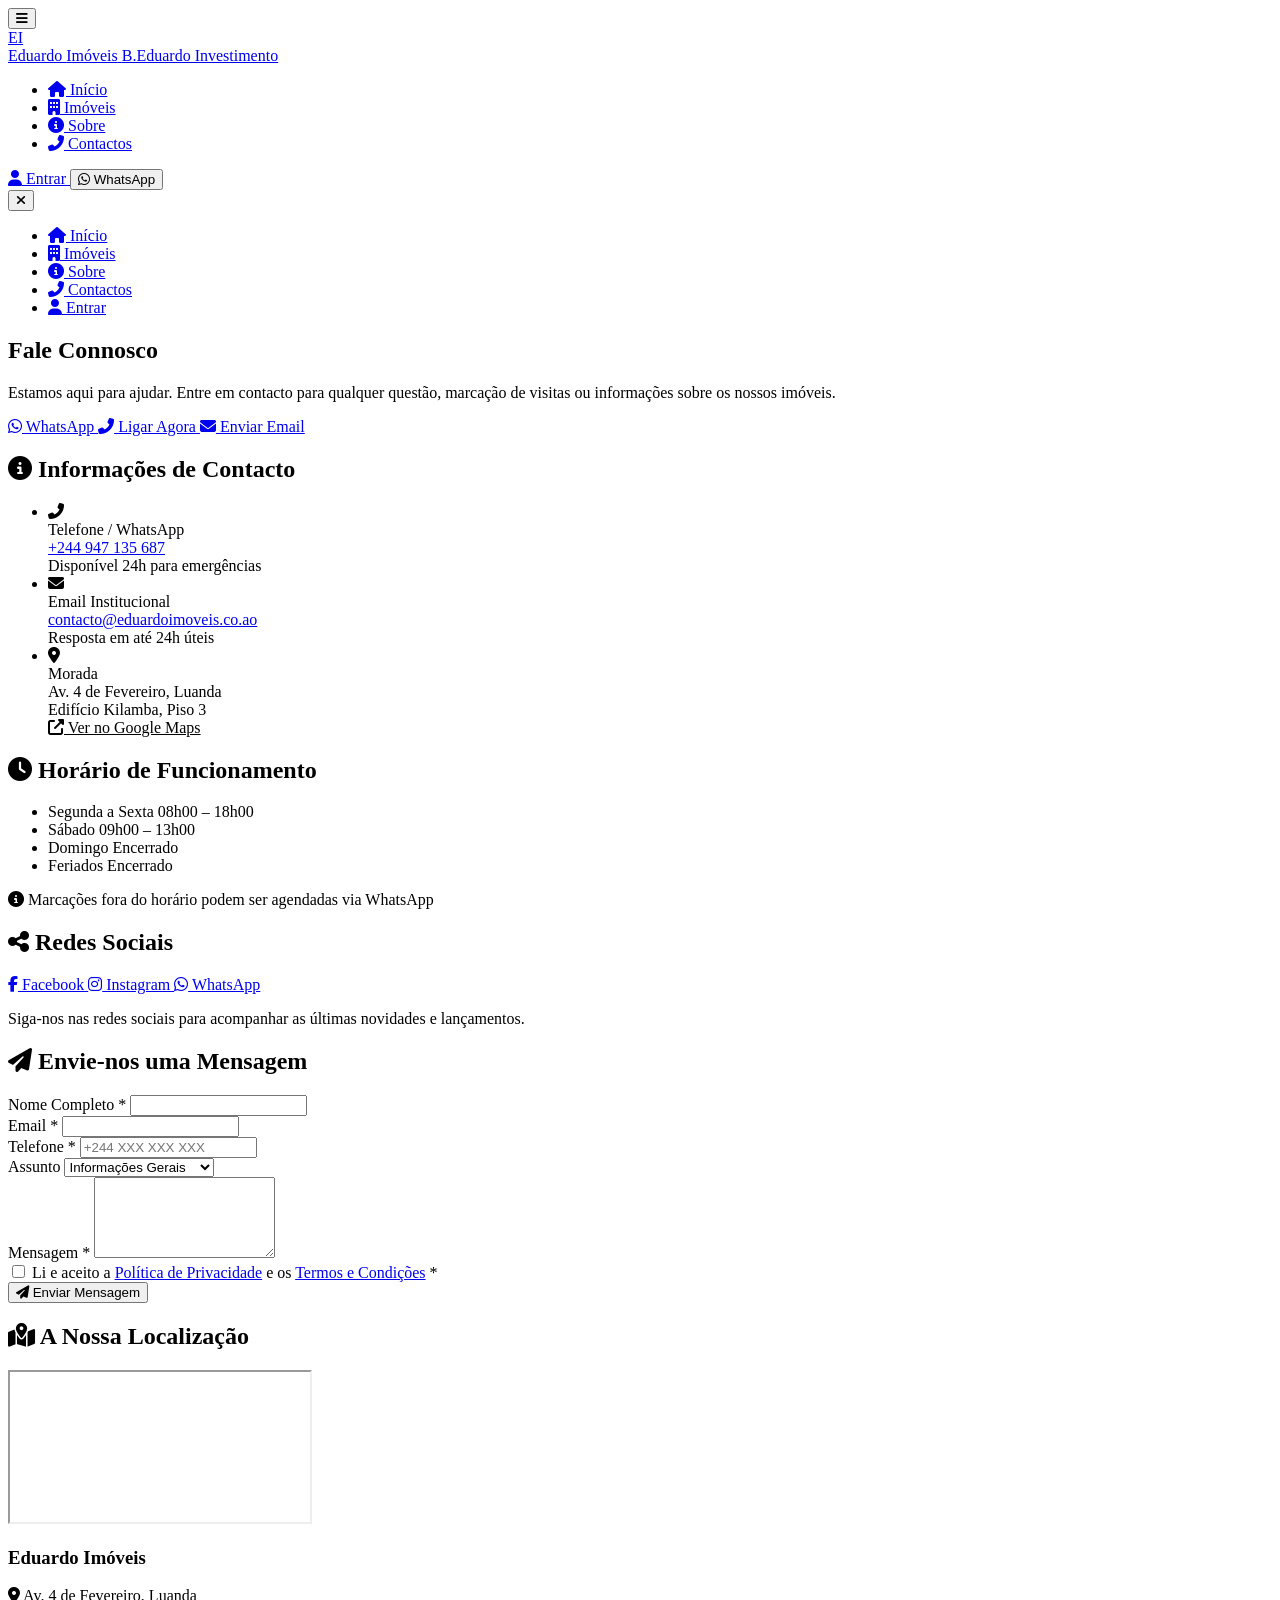
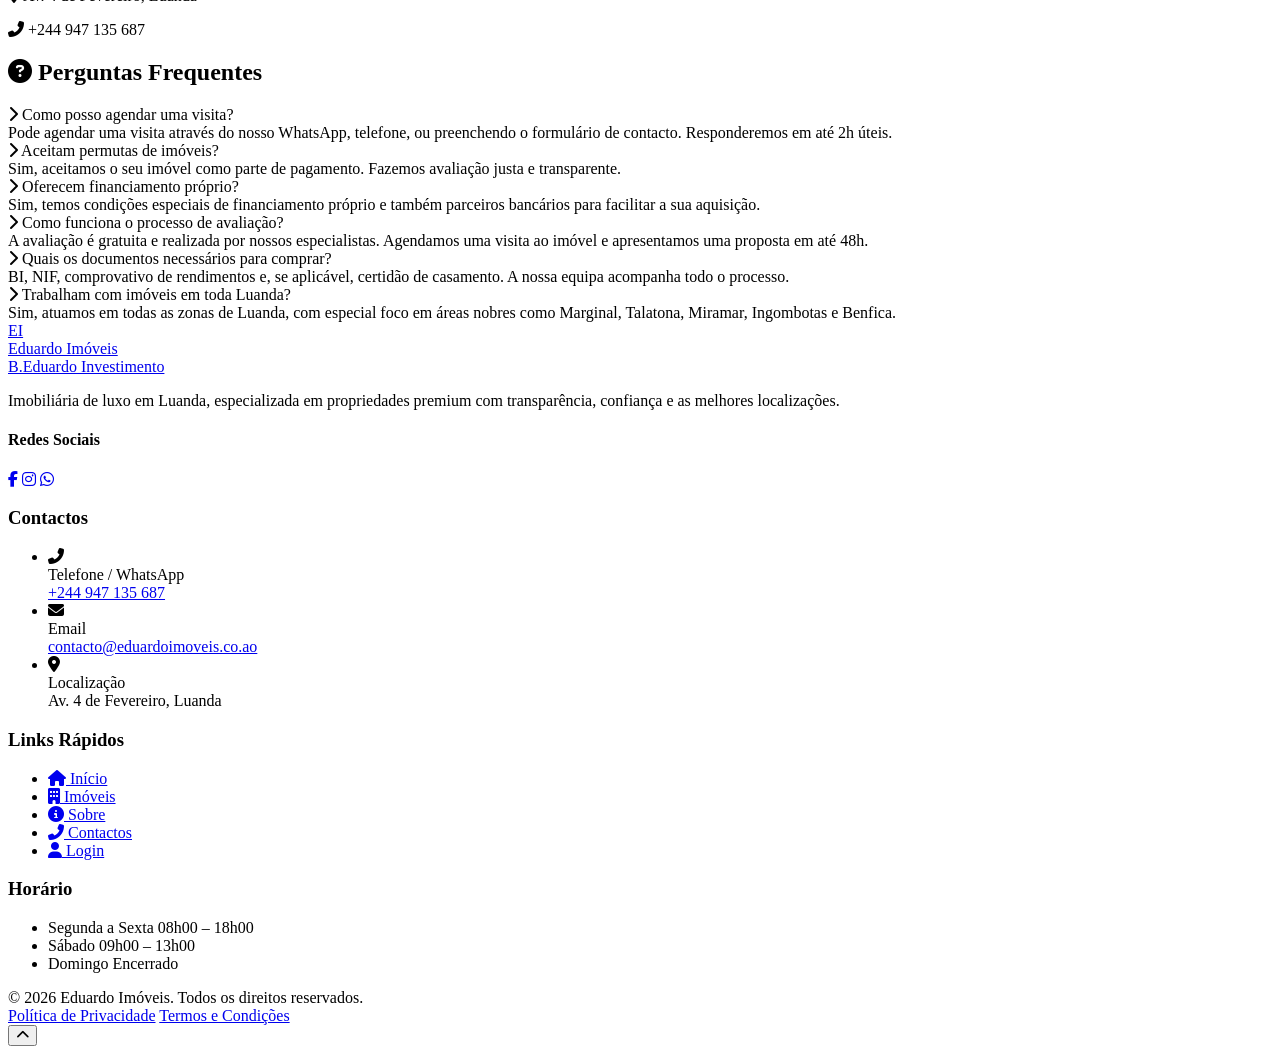
==== contactos.html @ 093683af "primeiro commit" ====
<!DOCTYPE html>
<html lang="pt">

<head>
    <meta charset="UTF-8">
    <meta name="viewport" content="width=device-width, initial-scale=1.0">
    <title>Contactos | Eduardo Imóveis</title>

    <!-- Fonts -->
    <link rel="preconnect" href="https://fonts.googleapis.com">
    <link rel="preconnect" href="https://fonts.gstatic.com" crossorigin>
    <link href="https://fonts.googleapis.com/css2?family=Poppins:wght@300;400;500;600;700;800&display=swap"
        rel="stylesheet">

    <!-- Font Awesome -->
    <link rel="stylesheet" href="https://cdnjs.cloudflare.com/ajax/libs/font-awesome/6.4.0/css/all.min.css">

    <!-- CSS -->
    <link rel="stylesheet" href="css/global.css">
    <link rel="stylesheet" href="css/header.css">
    <link rel="stylesheet" href="css/footer.css">
    <link rel="stylesheet" href="css/pages/contactos.css">
</head>

<body>
    <!-- ===== HEADER ===== -->
    <header class="page-header">
        <div class="header-left">
            <button class="menu-toggle" id="menuToggle">
                <i class="fas fa-bars"></i>
            </button>

            <a href="index.html" class="logo">
                <div class="logo-icon">EI</div>
                <div class="logo-text">
                    <span class="logo-main">Eduardo <span class="highlight">Imóveis</span></span>
                    <span class="logo-sub">B.Eduardo Investimento</span>
                </div>
            </a>
        </div>

        <nav class="nav-desktop">
            <ul class="nav-menu">
                <li class="nav-item"><a href="index.html" class="nav-link"><i class="fas fa-home"></i> Início</a></li>
                <li class="nav-item"><a href="imoveis.html" class="nav-link"><i class="fas fa-building"></i> Imóveis</a></li>
                <li class="nav-item"><a href="sobre.html" class="nav-link"><i class="fas fa-info-circle"></i> Sobre</a></li>
                <li class="nav-item selected"><a href="contactos.html" class="nav-link"><i class="fas fa-phone-alt"></i> Contactos</a></li>
            </ul>
        </nav>

        <div class="header-actions">
            <a href="login.html" class="header-btn login-btn">
                <i class="fas fa-user"></i> Entrar
            </a>
            <button class="header-cta" id="headerCta">
                <i class="fab fa-whatsapp"></i> WhatsApp
            </button>
        </div>

        <div class="menu-overlay" id="menuOverlay">
            <div class="menu-panel">
                <button class="menu-close" id="menuClose"><i class="fas fa-times"></i></button>
                <ul class="menu-links">
                    <li><a href="index.html"><i class="fas fa-home"></i> Início</a></li>
                    <li><a href="imoveis.html"><i class="fas fa-building"></i> Imóveis</a></li>
                    <li><a href="sobre.html"><i class="fas fa-info-circle"></i> Sobre</a></li>
                    <li class="selected"><a href="contactos.html"><i class="fas fa-phone-alt"></i> Contactos</a></li>
                    <li><a href="login.html"><i class="fas fa-user"></i> Entrar</a></li>
                </ul>
            </div>
        </div>
    </header>

    <!-- ===== HERO DA PÁGINA CONTACTOS ===== -->
    <section class="contact-hero">
        <h1>Fale <span class="highlight">Connosco</span></h1>
        <p>Estamos aqui para ajudar. Entre em contacto para qualquer questão, marcação de visitas ou informações sobre os nossos imóveis.</p>
    </section>

    <main class="contact-page">
        <div class="container">

            <!-- Botões de Ação Rápida -->
            <div class="quick-actions">
                <a href="https://wa.me/244947135687" target="_blank" class="quick-btn whatsapp">
                    <i class="fab fa-whatsapp"></i> WhatsApp
                </a>
                <a href="tel:+244947135687" class="quick-btn phone">
                    <i class="fas fa-phone-alt"></i> Ligar Agora
                </a>
                <a href="mailto:contacto@eduardoimoveis.co.ao" class="quick-btn email">
                    <i class="fas fa-envelope"></i> Enviar Email
                </a>
            </div>

            <!-- Grid Principal -->
            <div class="contact-grid">
                <!-- Informações de Contacto -->
                <div class="info-card">
                    <h2><i class="fas fa-info-circle"></i> Informações de Contacto</h2>

                    <ul class="contact-list">
                        <li class="contact-item">
                            <div class="contact-icon">
                                <i class="fas fa-phone-alt"></i>
                            </div>
                            <div class="contact-details">
                                <div class="contact-label">Telefone / WhatsApp</div>
                                <a href="tel:+244947135687" class="contact-value">+244 947 135 687</a>
                                <div class="contact-note">Disponível 24h para emergências</div>
                            </div>
                        </li>

                        <li class="contact-item">
                            <div class="contact-icon">
                                <i class="fas fa-envelope"></i>
                            </div>
                            <div class="contact-details">
                                <div class="contact-label">Email Institucional</div>
                                <a href="mailto:contacto@eduardoimoveis.co.ao" class="contact-value">
                                    contacto@eduardoimoveis.co.ao
                                </a>
                                <div class="contact-note">Resposta em até 24h úteis</div>
                            </div>
                        </li>

                        <li class="contact-item">
                            <div class="contact-icon">
                                <i class="fas fa-map-marker-alt"></i>
                            </div>
                            <div class="contact-details">
                                <div class="contact-label">Morada</div>
                                <div class="contact-value">Av. 4 de Fevereiro, Luanda</div>
                                <div class="contact-value">Edifício Kilamba, Piso 3</div>
                                <a href="https://maps.google.com/?q=Av.+4+de+Fevereiro+Luanda+Angola" target="_blank"
                                    class="contact-note" style="color: var(--verde-primario);">
                                    <i class="fas fa-external-link-alt"></i> Ver no Google Maps
                                </a>
                            </div>
                        </li>
                    </ul>
                </div>

                <!-- Horário de Funcionamento -->
                <div class="info-card">
                    <h2><i class="fas fa-clock"></i> Horário de Funcionamento</h2>

                    <ul class="hours-list">
                        <li class="hours-item">
                            <span class="hours-day">Segunda a Sexta</span>
                            <span class="hours-time">08h00 – 18h00</span>
                        </li>
                        <li class="hours-item">
                            <span class="hours-day">Sábado</span>
                            <span class="hours-time">09h00 – 13h00</span>
                        </li>
                        <li class="hours-item">
                            <span class="hours-day">Domingo</span>
                            <span class="hours-time hours-closed">Encerrado</span>
                        </li>
                        <li class="hours-item">
                            <span class="hours-day">Feriados</span>
                            <span class="hours-time hours-closed">Encerrado</span>
                        </li>
                    </ul>

                    <div class="info-note">
                        <p>
                            <i class="fas fa-info-circle"></i>
                            Marcações fora do horário podem ser agendadas via WhatsApp
                        </p>
                    </div>
                </div>

                <!-- Redes Sociais -->
                <div class="info-card">
                    <h2><i class="fas fa-share-alt"></i> Redes Sociais</h2>

                    <div class="social-grid">
                        <a href="#" class="social-btn facebook">
                            <i class="fab fa-facebook-f"></i> Facebook
                        </a>
                        <a href="#" class="social-btn instagram">
                            <i class="fab fa-instagram"></i> Instagram
                        </a>
                        <a href="https://wa.me/244947135687" class="social-btn whatsapp">
                            <i class="fab fa-whatsapp"></i> WhatsApp
                        </a>
                    </div>

                    <div class="social-follow">
                        <p>Siga-nos nas redes sociais para acompanhar as últimas novidades e lançamentos.</p>
                    </div>
                </div>

                <!-- Formulário de Contacto -->
                <div class="contact-form">
                    <h2><i class="fas fa-paper-plane"></i> Envie-nos uma Mensagem</h2>

                    <div id="formAlert" class="alert" style="display: none;"></div>

                    <form id="contactForm">
                        <div class="form-row">
                            <div class="form-group">
                                <label class="form-label">Nome Completo *</label>
                                <input type="text" class="form-control" id="nome" required>
                            </div>
                            <div class="form-group">
                                <label class="form-label">Email *</label>
                                <input type="email" class="form-control" id="email" required>
                            </div>
                        </div>

                        <div class="form-row">
                            <div class="form-group">
                                <label class="form-label">Telefone *</label>
                                <input type="tel" class="form-control" id="telefone" placeholder="+244 XXX XXX XXX" required>
                            </div>
                            <div class="form-group">
                                <label class="form-label">Assunto</label>
                                <select class="form-control" id="assunto">
                                    <option value="informacao">Informações Gerais</option>
                                    <option value="visita">Agendar Visita</option>
                                    <option value="imovel">Interesse num Imóvel</option>
                                    <option value="avaliacao">Avaliação de Imóvel</option>
                                    <option value="financeiro">Questão Financeira</option>
                                    <option value="outro">Outro</option>
                                </select>
                            </div>
                        </div>

                        <div class="form-group">
                            <label class="form-label">Mensagem *</label>
                            <textarea class="form-control" id="mensagem" rows="5" required></textarea>
                        </div>

                        <div class="form-checkbox">
                            <input type="checkbox" id="privacidade" required>
                            <label for="privacidade">
                                Li e aceito a <a href="#">Política de Privacidade</a> e os
                                <a href="#">Termos e Condições</a> *
                            </label>
                        </div>

                        <button type="submit" class="btn-submit">
                            <i class="fas fa-paper-plane"></i> Enviar Mensagem
                        </button>
                    </form>
                </div>
            </div>

            <!-- Mapa -->
            <section class="map-section">
                <h2><i class="fas fa-map-marked-alt"></i> A Nossa Localização</h2>
                <div class="map-container">
                    <iframe
                        src="https://www.google.com/maps/embed?pb=!1m18!1m12!1m3!1d7883.160082874843!2d13.233615878231834!3d-8.918575836338686!2m3!1f0!2f0!3f0!3m2!1i1024!2i768!4f13.1!3m3!1m2!1s0x1a51f244df5492a5%3A0x36956f17f84067e3!2sAv.%204%20de%20Fevereiro%2C%20Luanda!5e0!3m2!1spt-PT!2sao!4v1770401309047!5m2!1spt-PT!2sao"
                        class="map-iframe" allowfullscreen="" loading="lazy">
                    </iframe>
                    <div class="map-overlay">
                        <h3>Eduardo Imóveis</h3>
                        <p><i class="fas fa-map-marker-alt"></i> Av. 4 de Fevereiro, Luanda</p>
                        <p><i class="fas fa-phone-alt"></i> +244 947 135 687</p>
                    </div>
                </div>
            </section>

            <!-- FAQ -->
            <section class="faq-section">
                <h2><i class="fas fa-question-circle"></i> Perguntas Frequentes</h2>

                <div class="faq-grid">
                    <div class="faq-item">
                        <div class="faq-question">
                            <i class="fas fa-chevron-right"></i>
                            Como posso agendar uma visita?
                        </div>
                        <div class="faq-answer">
                            Pode agendar uma visita através do nosso WhatsApp, telefone, ou preenchendo o formulário de contacto. Responderemos em até 2h úteis.
                        </div>
                    </div>

                    <div class="faq-item">
                        <div class="faq-question">
                            <i class="fas fa-chevron-right"></i>
                            Aceitam permutas de imóveis?
                        </div>
                        <div class="faq-answer">
                            Sim, aceitamos o seu imóvel como parte de pagamento. Fazemos avaliação justa e transparente.
                        </div>
                    </div>

                    <div class="faq-item">
                        <div class="faq-question">
                            <i class="fas fa-chevron-right"></i>
                            Oferecem financiamento próprio?
                        </div>
                        <div class="faq-answer">
                            Sim, temos condições especiais de financiamento próprio e também parceiros bancários para facilitar a sua aquisição.
                        </div>
                    </div>

                    <div class="faq-item">
                        <div class="faq-question">
                            <i class="fas fa-chevron-right"></i>
                            Como funciona o processo de avaliação?
                        </div>
                        <div class="faq-answer">
                            A avaliação é gratuita e realizada por nossos especialistas. Agendamos uma visita ao imóvel e apresentamos uma proposta em até 48h.
                        </div>
                    </div>

                    <div class="faq-item">
                        <div class="faq-question">
                            <i class="fas fa-chevron-right"></i>
                            Quais os documentos necessários para comprar?
                        </div>
                        <div class="faq-answer">
                            BI, NIF, comprovativo de rendimentos e, se aplicável, certidão de casamento. A nossa equipa acompanha todo o processo.
                        </div>
                    </div>

                    <div class="faq-item">
                        <div class="faq-question">
                            <i class="fas fa-chevron-right"></i>
                            Trabalham com imóveis em toda Luanda?
                        </div>
                        <div class="faq-answer">
                            Sim, atuamos em todas as zonas de Luanda, com especial foco em áreas nobres como Marginal, Talatona, Miramar, Ingombotas e Benfica.
                        </div>
                    </div>
                </div>
            </section>
        </div>
    </main>

    <!-- ===== FOOTER ===== -->
    <footer class="main-footer">
        <div class="footer-container">
            <div class="footer-grid">
                <div class="footer-company">
                    <a href="index.html" class="footer-logo">
                        <div class="logo-circle">EI</div>
                        <div class="logo-text">
                            <div class="logo-primary">Eduardo Imóveis</div>
                            <div class="logo-secondary">B.Eduardo Investimento</div>
                        </div>
                    </a>

                    <p class="company-description">
                        Imobiliária de luxo em Luanda, especializada em propriedades premium
                        com transparência, confiança e as melhores localizações.
                    </p>

                    <div class="footer-social">
                        <h4>Redes Sociais</h4>
                        <div class="social-icons">
                            <a href="#" class="social-icon"><i class="fab fa-facebook-f"></i></a>
                            <a href="#" class="social-icon"><i class="fab fa-instagram"></i></a>
                            <a href="#" class="social-icon"><i class="fab fa-whatsapp"></i></a>
                        </div>
                    </div>
                </div>

                <div class="footer-contact">
                    <h3>Contactos</h3>
                    <ul class="contact-list">
                        <li class="contact-item">
                            <div class="contact-icon"><i class="fas fa-phone-alt"></i></div>
                            <div class="contact-details">
                                <div class="contact-label">Telefone / WhatsApp</div>
                                <a href="tel:+244947135687" class="contact-value">+244 947 135 687</a>
                            </div>
                        </li>
                        <li class="contact-item">
                            <div class="contact-icon"><i class="fas fa-envelope"></i></div>
                            <div class="contact-details">
                                <div class="contact-label">Email</div>
                                <a href="mailto:contacto@eduardoimoveis.co.ao" class="contact-value">
                                    contacto@eduardoimoveis.co.ao
                                </a>
                            </div>
                        </li>
                        <li class="contact-item">
                            <div class="contact-icon"><i class="fas fa-map-marker-alt"></i></div>
                            <div class="contact-details">
                                <div class="contact-label">Localização</div>
                                <div class="contact-value">Av. 4 de Fevereiro, Luanda</div>
                            </div>
                        </li>
                    </ul>
                </div>

                <div class="footer-links">
                    <h3>Links Rápidos</h3>
                    <ul class="links-list">
                        <li><a href="index.html" class="footer-link"><i class="fas fa-home"></i> Início</a></li>
                        <li><a href="imoveis.html" class="footer-link"><i class="fas fa-building"></i> Imóveis</a></li>
                        <li><a href="sobre.html" class="footer-link"><i class="fas fa-info-circle"></i> Sobre</a></li>
                        <li><a href="contactos.html" class="footer-link"><i class="fas fa-phone-alt"></i> Contactos</a></li>
                        <li><a href="login.html" class="footer-link"><i class="fas fa-user"></i> Login</a></li>
                    </ul>
                </div>

                <div class="footer-hours">
                    <h3>Horário</h3>
                    <ul class="hours-list">
                        <li class="hour-item">
                            <span class="hour-day">Segunda a Sexta</span>
                            <span class="hour-time">08h00 – 18h00</span>
                        </li>
                        <li class="hour-item">
                            <span class="hour-day">Sábado</span>
                            <span class="hour-time">09h00 – 13h00</span>
                        </li>
                        <li class="hour-item">
                            <span class="hour-day">Domingo</span>
                            <span class="hour-time hour-closed">Encerrado</span>
                        </li>
                    </ul>
                </div>
            </div>

            <div class="footer-bottom">
                <div class="copyright">
                    © 2026 Eduardo Imóveis. Todos os direitos reservados.
                </div>
                <div class="legal-links">
                    <a href="#" class="legal-link">Política de Privacidade</a>
                    <a href="#" class="legal-link">Termos e Condições</a>
                </div>
            </div>
        </div>

        <button class="back-to-top" id="backToTop">
            <i class="fas fa-chevron-up"></i>
        </button>
    </footer>

    <!-- Scripts -->
    <script src="js/pages/contactos.js"></script>
    <script src="js/components/header.js"></script>
    <script src="js/components/footer.js"></script>
</body>

</html>
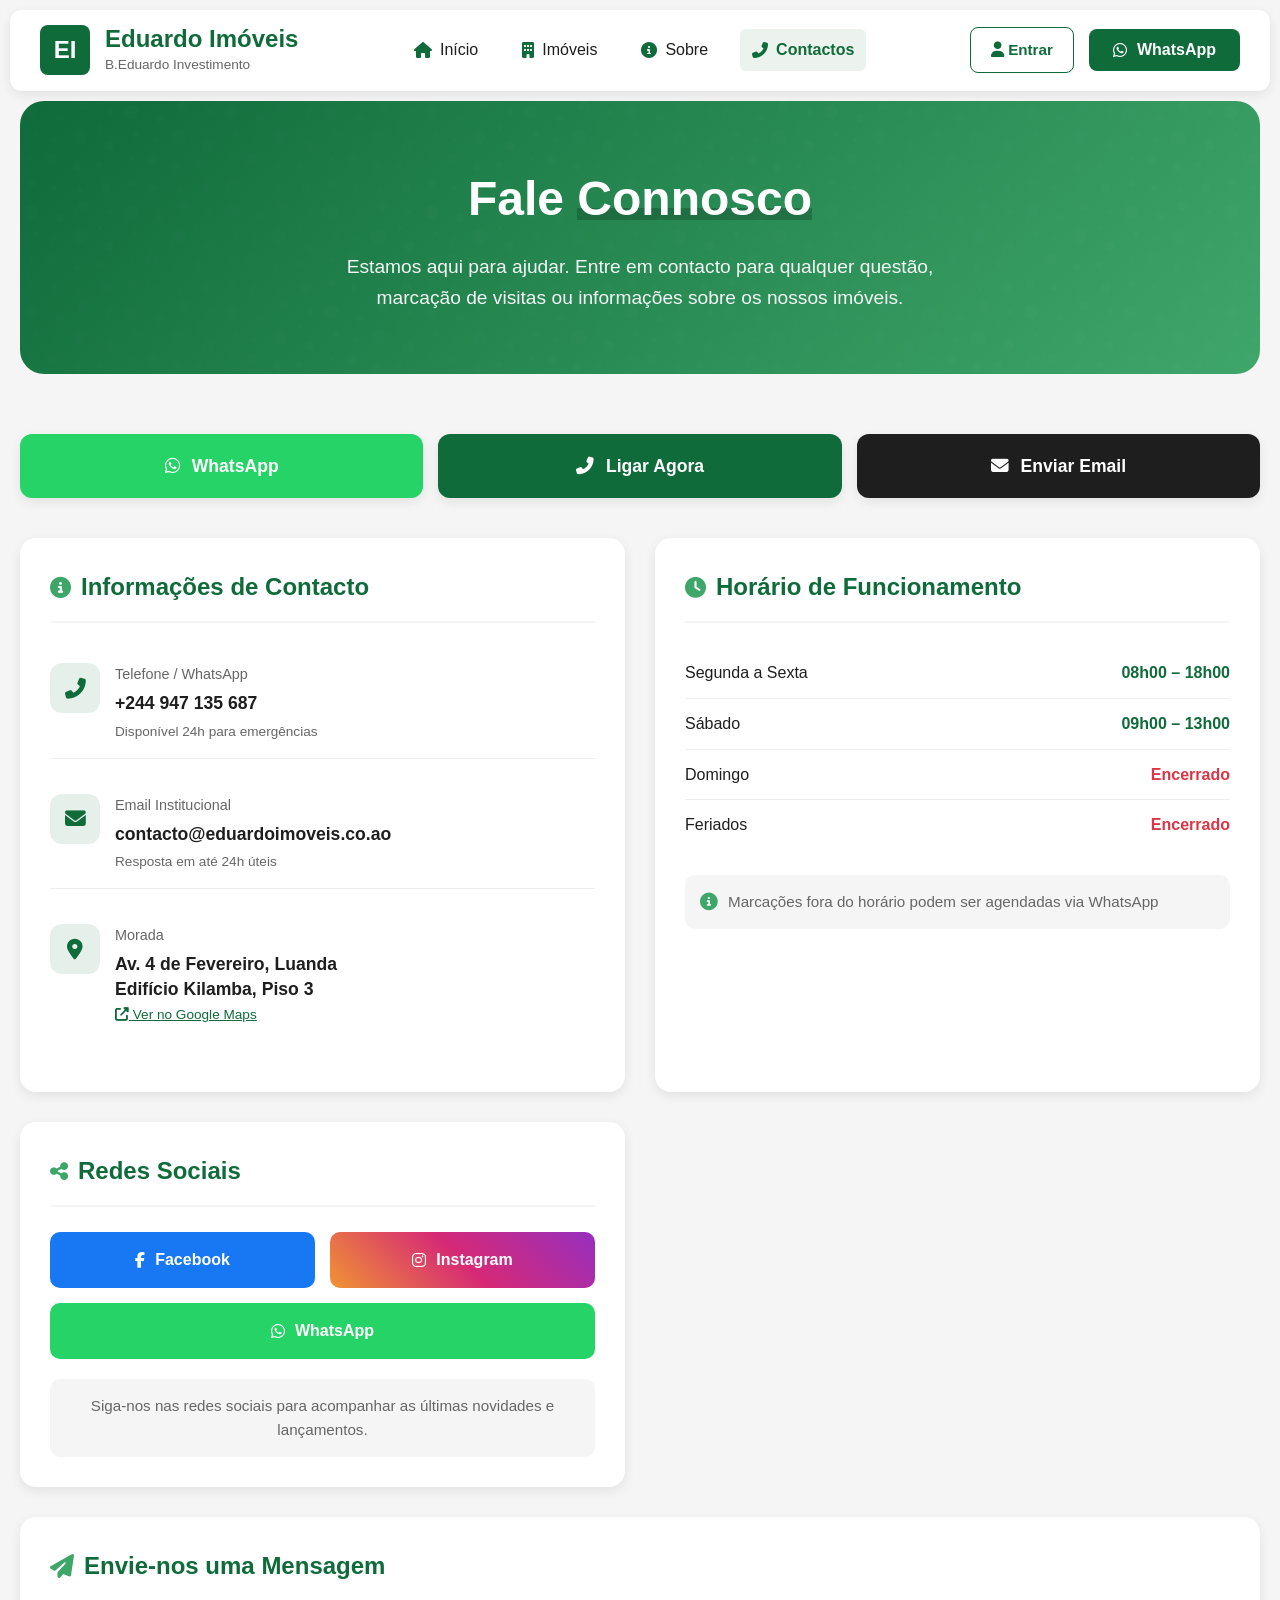
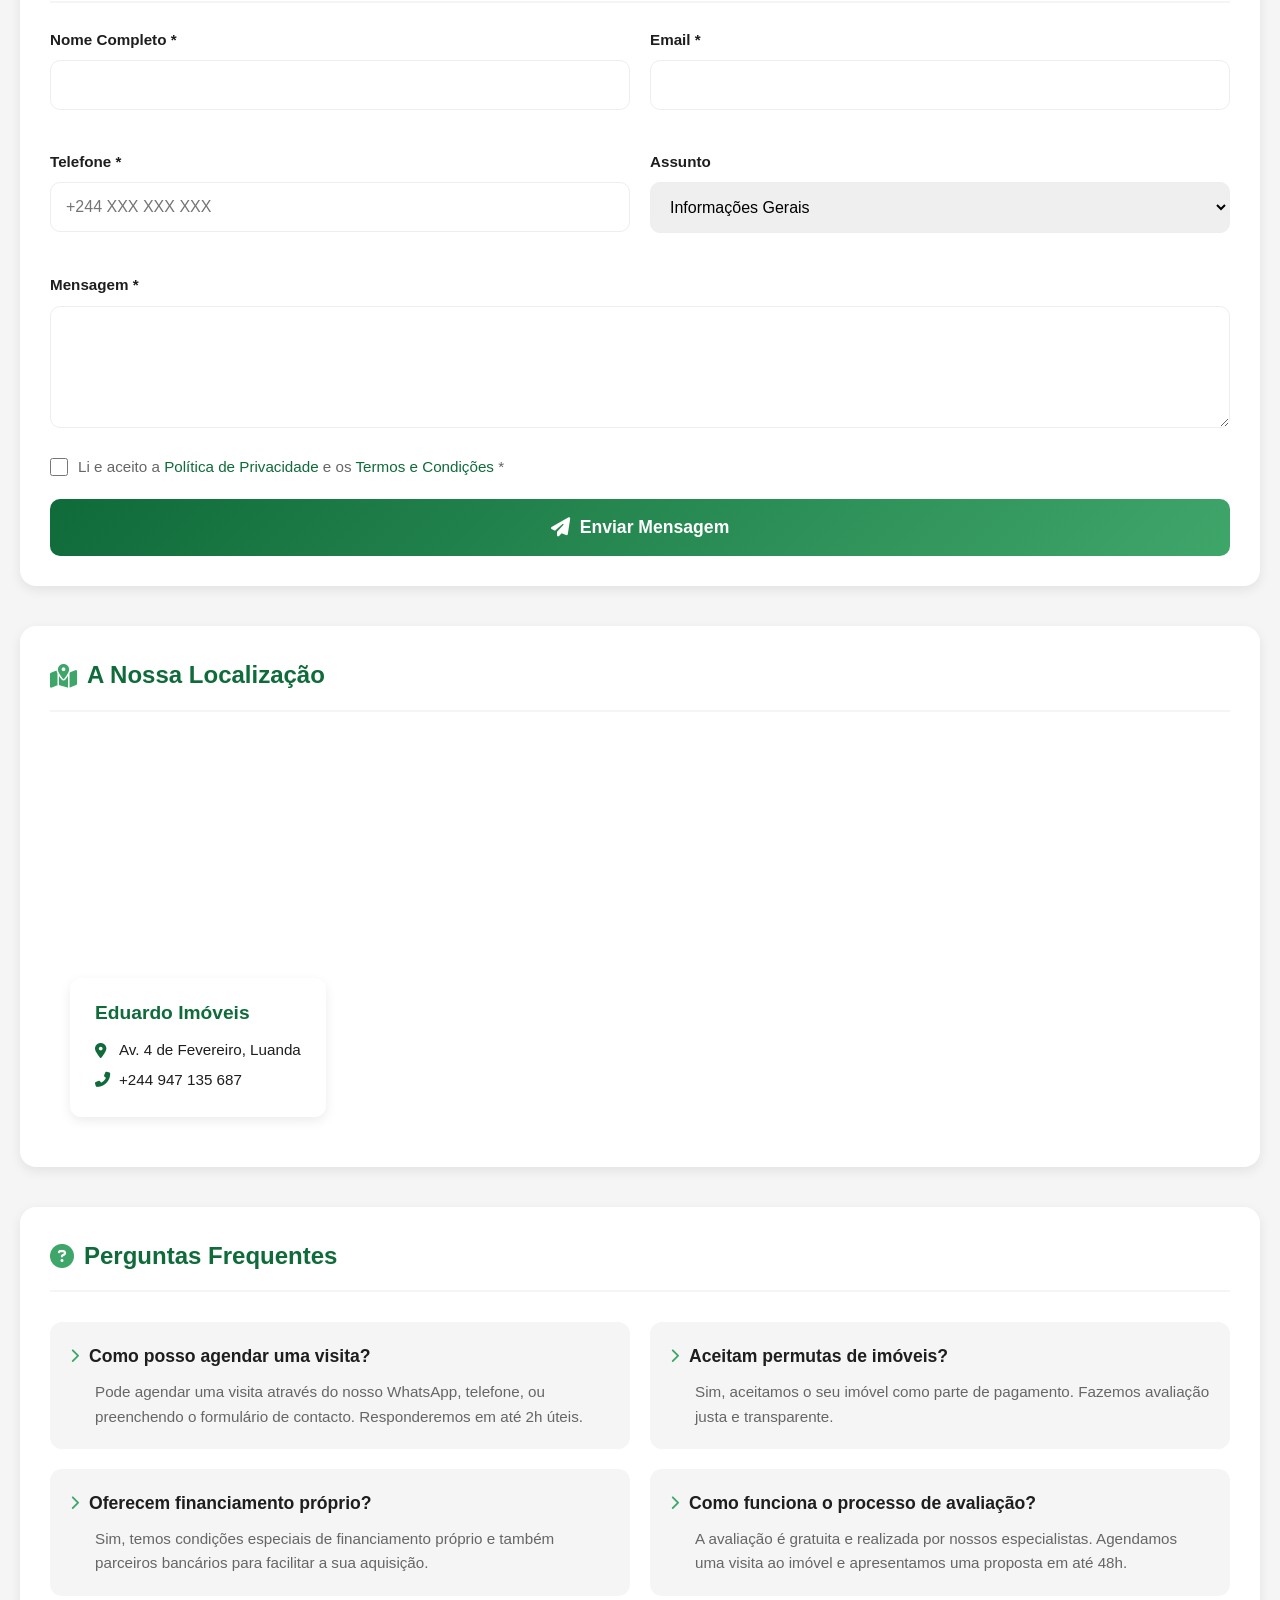
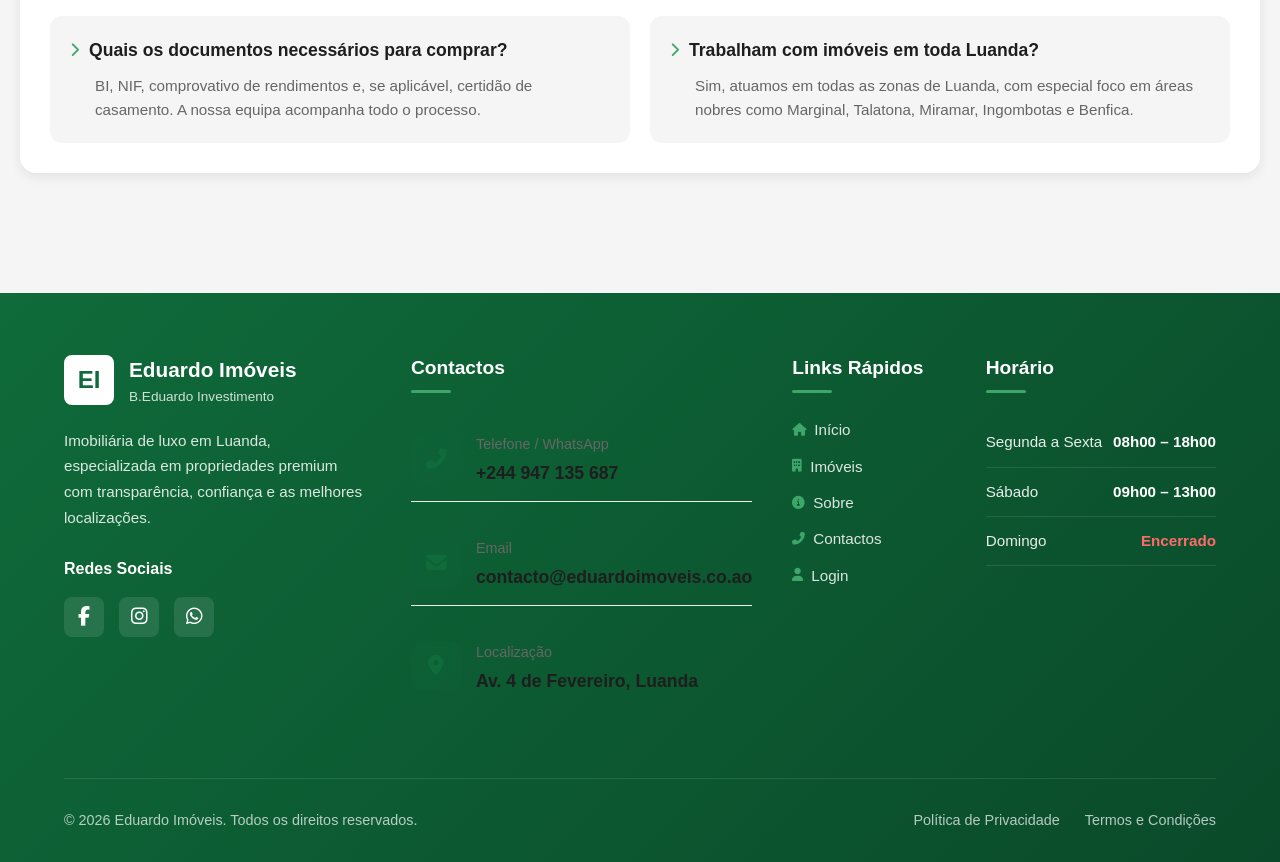
==== commit b3045cf5: "messagem" ====
--- a/contactos.html
+++ b/contactos.html
@@ -355,9 +355,9 @@
                     <div class="footer-social">
                         <h4>Redes Sociais</h4>
                         <div class="social-icons">
-                            <a href="#" class="social-icon"><i class="fab fa-facebook-f"></i></a>
+                            <a href="https://www.facebook.com/profile.php?id=61557791200718" target="_blank" class="social-icon"><i class="fab fa-facebook-f"></i></a>
                             <a href="#" class="social-icon"><i class="fab fa-instagram"></i></a>
-                            <a href="#" class="social-icon"><i class="fab fa-whatsapp"></i></a>
+                            <a href="https://wa.me/244947135687?text=Venho do vosso website e gostaria de Saber mais informações sobre vós." class="social-icon"><i class="fab fa-whatsapp"></i></a>
                         </div>
                     </div>
                 </div>
--- a/css/global.css
+++ b/css/global.css
@@ -0,0 +1,114 @@
+/* ===== RESET E VARIÁVEIS GLOBAIS ===== */
+* {
+    margin: 0;
+    padding: 0;
+    box-sizing: border-box;
+}
+
+:root {
+    --verde-primario: #0F6B3A;
+    --verde-secundario: #3FA66A;
+    --branco: #FFFFFF;
+    --preto: #1E1E1E;
+    --cinza-claro: #F5F5F5;
+    --cinza: #666666;
+    --cinza-escuro: #333333;
+    --borda: #EEEEEE;
+    
+    --sombra: 0 4px 12px rgba(0, 0, 0, 0.08);
+    --sombra-forte: 0 8px 24px rgba(0, 0, 0, 0.12);
+    --borda-raio: 12px;
+}
+
+body {
+    font-family: 'Poppins', sans-serif;
+    background: var(--cinza-claro);
+    color: var(--preto);
+    line-height: 1.6;
+}
+
+.container {
+    max-width: 1400px;
+    margin: 0 auto;
+    padding: 20px;
+}
+
+/* ===== CLASSES ÚTEIS ===== */
+.none {
+    display: none !important;
+}
+
+.text-center {
+    text-align: center;
+}
+
+.highlight {
+    color: var(--verde-primario);
+    font-weight: 700;
+}
+
+/* ===== BOTÕES ===== */
+.btn {
+    border: none;
+    border-radius: 10px;
+    padding: 14px 28px;
+    font-size: 1rem;
+    font-weight: 600;
+    cursor: pointer;
+    transition: all 0.3s ease;
+    display: inline-flex;
+    align-items: center;
+    gap: 10px;
+    text-decoration: none;
+}
+
+.btn-primary {
+    background: linear-gradient(135deg, var(--verde-primario), var(--verde-secundario));
+    color: var(--branco);
+}
+
+.btn-primary:hover {
+    transform: translateY(-3px);
+    box-shadow: var(--sombra-forte);
+}
+
+.btn-secondary {
+    background: transparent;
+    color: var(--verde-primario);
+    border: 2px solid var(--verde-primario);
+}
+
+.btn-secondary:hover {
+    background: rgba(15, 107, 58, 0.05);
+    transform: translateY(-3px);
+}
+
+/* ===== LOADING ===== */
+.loading {
+    text-align: center;
+    padding: 60px;
+    font-size: 1.2rem;
+    color: var(--cinza);
+}
+
+.loading i {
+    font-size: 2rem;
+    color: var(--verde-primario);
+    margin-bottom: 15px;
+}
+
+/* ===== ANIMAÇÕES ===== */
+@keyframes fadeInUp {
+    from {
+        opacity: 0;
+        transform: translateY(30px);
+    }
+    to {
+        opacity: 1;
+        transform: translateY(0);
+    }
+}
+
+.fade-in {
+    animation: fadeInUp 0.6s ease forwards;
+}
--- a/css/header.css
+++ b/css/header.css
@@ -0,0 +1,313 @@
+/* ===== HEADER ===== */
+.page-header {
+    background: var(--branco);
+    padding: 15px 30px;
+    border-radius: var(--borda-raio);
+    box-shadow: var(--sombra);
+    margin: 10px;
+    display: flex;
+    justify-content: space-between;
+    align-items: center;
+    flex-wrap: wrap;
+    gap: 20px;
+    top: 10px;
+    z-index: 1000;
+}
+
+.header-left {
+    display: flex;
+    align-items: center;
+    gap: 15px;
+}
+
+.logo {
+    display: flex;
+    align-items: center;
+    gap: 15px;
+    text-decoration: none;
+}
+
+.logo-icon {
+    width: 50px;
+    height: 50px;
+    background: var(--verde-primario);
+    border-radius: 8px;
+    display: flex;
+    align-items: center;
+    justify-content: center;
+    color: var(--branco);
+    font-size: 24px;
+    font-weight: 700;
+}
+
+.logo-text {
+    display: flex;
+    flex-direction: column;
+}
+
+.logo-main {
+    font-size: 1.5rem;
+    font-weight: 700;
+    color: var(--verde-primario);
+    line-height: 1.2;
+}
+
+.logo-sub {
+    font-size: 0.85rem;
+    color: var(--cinza);
+}
+
+.menu-toggle {
+    background: transparent;
+    border: none;
+    font-size: 1.8rem;
+    color: var(--verde-primario);
+    cursor: pointer;
+    width: 50px;
+    height: 50px;
+    border-radius: 50%;
+    display: none;
+    align-items: center;
+    justify-content: center;
+    transition: background 0.3s ease;
+}
+
+.menu-toggle:hover {
+    background: rgba(15, 107, 58, 0.1);
+}
+
+.nav-desktop {
+    display: flex;
+    align-items: center;
+}
+
+.nav-menu {
+    display: flex;
+    list-style: none;
+    gap: 20px;
+}
+
+.nav-link {
+    text-decoration: none;
+    color: var(--preto);
+    font-weight: 500;
+    padding: 8px 12px;
+    border-radius: 6px;
+    transition: all 0.3s ease;
+    display: flex;
+    align-items: center;
+    gap: 8px;
+}
+
+.nav-link i {
+    color: var(--verde-primario);
+    font-size: 1rem;
+}
+
+.nav-link:hover {
+    background: rgba(15, 107, 58, 0.08);
+    color: var(--verde-primario);
+}
+
+.nav-item.selected .nav-link {
+    background: rgba(15, 107, 58, 0.08);
+    color: var(--verde-primario);
+    font-weight: 600;
+}
+
+.header-actions {
+    display: flex;
+    align-items: center;
+    gap: 15px;
+}
+
+.header-btn {
+    padding: 10px 20px;
+    border-radius: 8px;
+    font-size: 0.95rem;
+    font-weight: 600;
+    text-decoration: none;
+    transition: all 0.3s ease;
+}
+
+.login-btn {
+    background: transparent;
+    color: var(--verde-primario);
+    border: 1px solid var(--verde-primario);
+}
+
+.login-btn:hover {
+    background: rgba(15, 107, 58, 0.05);
+    transform: translateY(-2px);
+}
+
+.header-cta {
+    background: var(--verde-primario);
+    color: var(--branco);
+    border: none;
+    border-radius: 8px;
+    padding: 12px 24px;
+    font-size: 1rem;
+    font-weight: 600;
+    cursor: pointer;
+    display: flex;
+    align-items: center;
+    gap: 10px;
+    transition: all 0.3s ease;
+}
+
+.header-cta:hover {
+    background: var(--verde-secundario);
+    transform: translateY(-2px);
+}
+
+/* ===== MENU OVERLAY (MOBILE) ===== */
+.menu-overlay {
+    position: fixed;
+    top: 0;
+    left: 0;
+    width: 100%;
+    height: 100%;
+    background: rgba(0, 0, 0, 0.5);
+    z-index: 3000;
+    opacity: 0;
+    visibility: hidden;
+    transition: all 0.3s ease;
+}
+
+.menu-overlay.active {
+    opacity: 1;
+    visibility: visible;
+}
+
+.menu-panel {
+    position: fixed;
+    top: 0;
+    right: -300px;
+    width: 280px;
+    height: 100%;
+    background: var(--branco);
+    box-shadow: -2px 0 15px rgba(0, 0, 0, 0.1);
+    z-index: 3100;
+    transition: right 0.3s ease;
+    padding: 30px 20px;
+    overflow-y: auto;
+}
+
+.menu-overlay.active .menu-panel {
+    right: 0;
+}
+
+.menu-close {
+    position: absolute;
+    top: 20px;
+    left: 20px;
+    background: transparent;
+    border: none;
+    font-size: 1.5rem;
+    color: var(--preto);
+    cursor: pointer;
+}
+
+.menu-links {
+    margin-top: 60px;
+    list-style: none;
+}
+
+.menu-links li {
+    margin-bottom: 15px;
+}
+
+.menu-links a {
+    text-decoration: none;
+    font-size: 1.1rem;
+    color: var(--preto);
+    display: flex;
+    align-items: center;
+    gap: 15px;
+    padding: 12px 15px;
+    border-radius: 8px;
+    transition: background 0.3s ease;
+}
+
+.menu-links a i {
+    width: 24px;
+    color: var(--verde-primario);
+}
+
+.menu-links a:hover {
+    background: rgba(15, 107, 58, 0.08);
+    color: var(--verde-primario);
+}
+
+.menu-links .selected a {
+    background: rgba(15, 107, 58, 0.08);
+    color: var(--verde-primario);
+}
+
+/* ===== RESPONSIVO ===== */
+@media (max-width: 992px) {
+    .header-actions {
+        gap: 10px;
+    }
+    
+    .header-btn {
+        padding: 8px 16px;
+        font-size: 0.9rem;
+    }
+    
+    .header-cta {
+        padding: 10px 20px;
+        font-size: 0.9rem;
+    }
+}
+
+@media (max-width: 768px) {
+    .menu-toggle {
+        display: flex;
+    }
+    
+    .nav-desktop {
+        display: none;
+    }
+    
+    .page-header {
+        padding: 15px 20px;
+    }
+    
+    .logo-main {
+        font-size: 1.2rem;
+    }
+    
+    .logo-sub {
+        font-size: 0.75rem;
+    }
+    
+    .header-actions {
+        margin-left: auto;
+    }
+}
+
+@media (max-width: 480px) {
+    .header-left {
+        flex-direction: column-reverse;
+        align-items: flex-start;
+        gap: 10px;
+    }
+    
+    .logo-icon {
+        width: 40px;
+        height: 40px;
+        font-size: 20px;
+    }
+    
+    .header-actions {
+        flex-direction: column;
+        gap: 8px;
+    }
+    
+    .header-btn, .header-cta {
+        width: 100%;
+        justify-content: center;
+    }
+}
--- a/css/footer.css
+++ b/css/footer.css
@@ -0,0 +1,407 @@
+/* ===== FOOTER ===== */
+.main-footer {
+    background: linear-gradient(135deg, var(--verde-primario) 0%, #0a4a2a 100%);
+    color: var(--branco);
+    padding: 60px 5% 30px;
+    position: relative;
+    margin-top: 60px;
+}
+
+.footer-container {
+    max-width: 1400px;
+    margin: 0 auto;
+}
+
+.footer-grid {
+    display: grid;
+    grid-template-columns: 2fr 1fr 1fr 1.5fr;
+    gap: 40px;
+    margin-bottom: 50px;
+}
+
+.footer-logo {
+    display: flex;
+    align-items: center;
+    gap: 15px;
+    text-decoration: none;
+    margin-bottom: 20px;
+}
+
+.footer-logo .logo-circle {
+    width: 50px;
+    height: 50px;
+    background: var(--branco);
+    border-radius: 8px;
+    display: flex;
+    align-items: center;
+    justify-content: center;
+    color: var(--verde-primario);
+    font-size: 24px;
+    font-weight: 700;
+}
+
+.footer-logo .logo-text {
+    display: flex;
+    flex-direction: column;
+}
+
+.footer-logo .logo-primary {
+    font-size: 1.3rem;
+    font-weight: 700;
+    color: var(--branco);
+}
+
+.footer-logo .logo-secondary {
+    font-size: 0.85rem;
+    color: rgba(255, 255, 255, 0.8);
+}
+
+.company-description {
+    font-size: 0.95rem;
+    line-height: 1.7;
+    color: rgba(255, 255, 255, 0.85);
+    margin-bottom: 25px;
+    max-width: 300px;
+}
+
+.footer-social h4 {
+    font-size: 1rem;
+    margin-bottom: 15px;
+    font-weight: 600;
+    color: var(--branco);
+}
+
+.social-icons {
+    display: flex;
+    gap: 15px;
+}
+
+.social-icon {
+    width: 40px;
+    height: 40px;
+    background: rgba(255, 255, 255, 0.1);
+    border-radius: 8px;
+    display: flex;
+    align-items: center;
+    justify-content: center;
+    color: var(--branco);
+    font-size: 1.2rem;
+    text-decoration: none;
+    transition: all 0.3s ease;
+}
+
+.social-icon:hover {
+    background: var(--verde-secundario);
+    transform: translateY(-3px);
+}
+
+.footer-contact h3,
+.footer-links h3,
+.footer-hours h3 {
+    font-size: 1.2rem;
+    font-weight: 700;
+    margin-bottom: 25px;
+    color: var(--branco);
+    position: relative;
+    padding-bottom: 10px;
+}
+
+.footer-contact h3::after,
+.footer-links h3::after,
+.footer-hours h3::after {
+    content: '';
+    position: absolute;
+    bottom: 0;
+    left: 0;
+    width: 40px;
+    height: 3px;
+    background-color: var(--verde-secundario);
+    border-radius: 2px;
+}
+
+.contact-list {
+    list-style: none;
+}
+
+.contact-item {
+    display: flex;
+    gap: 12px;
+    margin-bottom: 20px;
+}
+
+.contact-icon {
+    width: 36px;
+    height: 36px;
+    background: rgba(255, 255, 255, 0.1);
+    border-radius: 8px;
+    display: flex;
+    align-items: center;
+    justify-content: center;
+    font-size: 1rem;
+    flex-shrink: 0;
+    transition: all 0.3s ease;
+}
+
+.contact-item:hover .contact-icon {
+    background: var(--verde-secundario);
+    transform: translateY(-3px);
+}
+
+.contact-details {
+    flex: 1;
+}
+
+.contact-label {
+    font-size: 0.85rem;
+    color: rgba(255, 255, 255, 0.7);
+    margin-bottom: 4px;
+}
+
+.contact-value {
+    font-size: 0.95rem;
+    font-weight: 600;
+    color: var(--branco);
+    text-decoration: none;
+    line-height: 1.4;
+    transition: color 0.3s ease;
+}
+
+.contact-value:hover {
+    color: var(--verde-secundario);
+}
+
+.links-list {
+    list-style: none;
+}
+
+.links-list li {
+    margin-bottom: 12px;
+}
+
+.footer-link {
+    color: rgba(255, 255, 255, 0.85);
+    text-decoration: none;
+    font-size: 0.95rem;
+    transition: all 0.3s ease;
+    display: flex;
+    align-items: center;
+    gap: 8px;
+}
+
+.footer-link i {
+    font-size: 0.8rem;
+    color: var(--verde-secundario);
+    transition: transform 0.3s ease;
+}
+
+.footer-link:hover {
+    color: var(--branco);
+    transform: translateX(5px);
+}
+
+.footer-link:hover i {
+    transform: translateX(3px);
+}
+
+.hours-list {
+    list-style: none;
+}
+
+.hour-item {
+    display: flex;
+    justify-content: space-between;
+    padding: 12px 0;
+    border-bottom: 1px solid rgba(255, 255, 255, 0.1);
+}
+
+.hour-day {
+    font-size: 0.95rem;
+    color: rgba(255, 255, 255, 0.9);
+}
+
+.hour-time {
+    font-size: 0.95rem;
+    font-weight: 600;
+    color: var(--branco);
+}
+
+.hour-closed {
+    color: #ff6b6b;
+}
+
+.footer-cta {
+    background: rgba(255, 255, 255, 0.05);
+    border-radius: 16px;
+    padding: 40px;
+    text-align: center;
+    margin-bottom: 40px;
+    backdrop-filter: blur(10px);
+    border: 1px solid rgba(255, 255, 255, 0.1);
+}
+
+.cta-title {
+    font-size: 1.8rem;
+    font-weight: 700;
+    color: var(--branco);
+    margin-bottom: 15px;
+}
+
+.cta-subtitle {
+    font-size: 1.1rem;
+    color: rgba(255, 255, 255, 0.9);
+    margin-bottom: 25px;
+    max-width: 600px;
+    margin-left: auto;
+    margin-right: auto;
+}
+
+.footer-cta .btn {
+    background: var(--branco);
+    color: var(--verde-primario);
+    border: none;
+    padding: 16px 40px;
+    font-size: 1.1rem;
+}
+
+.footer-cta .btn:hover {
+    background: var(--verde-secundario);
+    color: var(--branco);
+    transform: translateY(-3px);
+}
+
+.footer-bottom {
+    padding-top: 30px;
+    border-top: 1px solid rgba(255, 255, 255, 0.1);
+    display: flex;
+    justify-content: space-between;
+    align-items: center;
+    flex-wrap: wrap;
+    gap: 20px;
+}
+
+.copyright {
+    font-size: 0.9rem;
+    color: rgba(255, 255, 255, 0.7);
+}
+
+.legal-links {
+    display: flex;
+    gap: 25px;
+}
+
+.legal-link {
+    color: rgba(255, 255, 255, 0.7);
+    text-decoration: none;
+    font-size: 0.9rem;
+    transition: color 0.3s ease;
+}
+
+.legal-link:hover {
+    color: var(--branco);
+}
+
+.back-to-top {
+    position: fixed;
+    bottom: 30px;
+    right: 30px;
+    width: 50px;
+    height: 50px;
+    background: var(--verde-primario);
+    color: var(--branco);
+    border: none;
+    border-radius: 50%;
+    font-size: 1.3rem;
+    cursor: pointer;
+    opacity: 0;
+    visibility: hidden;
+    transform: translateY(20px);
+    transition: all 0.3s ease;
+    z-index: 1000;
+    display: flex;
+    align-items: center;
+    justify-content: center;
+    box-shadow: var(--sombra-forte);
+}
+
+.back-to-top.visible {
+    opacity: 1;
+    visibility: visible;
+    transform: translateY(0);
+}
+
+.back-to-top:hover {
+    background: var(--verde-secundario);
+    transform: translateY(-5px);
+}
+
+/* ===== RESPONSIVO ===== */
+@media (max-width: 1024px) {
+    .footer-grid {
+        grid-template-columns: repeat(2, 1fr);
+        gap: 30px;
+    }
+    
+    .footer-company {
+        grid-column: span 2;
+    }
+}
+
+@media (max-width: 768px) {
+    .main-footer {
+        padding: 40px 20px 20px;
+    }
+    
+    .footer-grid {
+        grid-template-columns: 1fr;
+        gap: 30px;
+    }
+    
+    .footer-company {
+        grid-column: span 1;
+    }
+    
+    .footer-cta {
+        padding: 30px 20px;
+    }
+    
+    .cta-title {
+        font-size: 1.5rem;
+    }
+    
+    .cta-subtitle {
+        font-size: 1rem;
+    }
+    
+    .footer-bottom {
+        flex-direction: column;
+        text-align: center;
+        gap: 15px;
+    }
+    
+    .legal-links {
+        justify-content: center;
+    }
+    
+    .back-to-top {
+        bottom: 20px;
+        right: 20px;
+        width: 45px;
+        height: 45px;
+        font-size: 1.2rem;
+    }
+}
+
+@media (max-width: 480px) {
+    .footer-logo {
+        flex-direction: column;
+        text-align: center;
+    }
+    
+    .social-icons {
+        justify-content: center;
+    }
+    
+    .footer-cta .btn {
+        width: 100%;
+    }
+}
--- a/css/pages/contactos.css
+++ b/css/pages/contactos.css
@@ -0,0 +1,691 @@
+/* ===== PÁGINA DE CONTACTOS ===== */
+.contact-page {
+    background: var(--cinza-claro);
+    min-height: 100vh;
+}
+
+.container {
+    max-width: 1400px;
+    margin: 0 auto;
+    padding: 20px;
+}
+
+/* ===== HERO DA PÁGINA CONTACTOS ===== */
+.contact-hero {
+    background: linear-gradient(135deg, var(--verde-primario), var(--verde-secundario));
+    padding: 60px 40px;
+    border-radius: 24px;
+    margin: 10px 20px 40px;
+    color: var(--branco);
+    text-align: center;
+    position: relative;
+    overflow: hidden;
+}
+
+.contact-hero::before {
+    content: '';
+    position: absolute;
+    top: 0;
+    left: 0;
+    right: 0;
+    bottom: 0;
+    background: url('data:image/svg+xml,%3Csvg width="100" height="100" viewBox="0 0 100 100" xmlns="http://www.w3.org/2000/svg"%3E%3Cpath d="M11 18c3.866 0 7-3.134 7-7s-3.134-7-7-7-7 3.134-7 7 3.134 7 7 7zm48 25c3.866 0 7-3.134 7-7s-3.134-7-7-7-7 3.134-7 7 3.134 7 7 7zm-43-7c1.657 0 3-1.343 3-3s-1.343-3-3-3-3 1.343-3 3 1.343 3 3 3zm63 31c1.657 0 3-1.343 3-3s-1.343-3-3-3-3 1.343-3 3 1.343 3 3 3zM34 90c1.657 0 3-1.343 3-3s-1.343-3-3-3-3 1.343-3 3 1.343 3 3 3zm56-76c1.657 0 3-1.343 3-3s-1.343-3-3-3-3 1.343-3 3 1.343 3 3 3zM12 86c2.21 0 4-1.79 4-4s-1.79-4-4-4-4 1.79-4 4 1.79 4 4 4zm28-65c2.21 0 4-1.79 4-4s-1.79-4-4-4-4 1.79-4 4 1.79 4 4 4zm23-11c2.76 0 5-2.24 5-5s-2.24-5-5-5-5 2.24-5 5 2.24 5 5 5zm-6 60c2.21 0 4-1.79 4-4s-1.79-4-4-4-4 1.79-4 4 1.79 4 4 4zm29 22c2.76 0 5-2.24 5-5s-2.24-5-5-5-5 2.24-5 5 2.24 5 5 5zM32 63c2.76 0 5-2.24 5-5s-2.24-5-5-5-5 2.24-5 5 2.24 5 5 5zm57-13c2.76 0 5-2.24 5-5s-2.24-5-5-5-5 2.24-5 5 2.24 5 5 5zm-9-21c1.105 0 2-.895 2-2s-.895-2-2-2-2 .895-2 2 .895 2 2 2zM60 91c1.105 0 2-.895 2-2s-.895-2-2-2-2 .895-2 2 .895 2 2 2zM35 41c1.105 0 2-.895 2-2s-.895-2-2-2-2 .895-2 2 .895 2 2 2zM12 60c1.105 0 2-.895 2-2s-.895-2-2-2-2 .895-2 2 .895 2 2 2z" fill="%23ffffff" fill-opacity="0.1" fill-rule="evenodd"/%3E%3C/svg%3E');
+    opacity: 0.1;
+}
+
+.contact-hero h1 {
+    font-size: 3rem;
+    font-weight: 800;
+    margin-bottom: 15px;
+    position: relative;
+}
+
+.contact-hero h1 .highlight {
+    color: var(--branco);
+    position: relative;
+    z-index: 2;
+}
+
+.contact-hero h1 .highlight::after {
+    content: '';
+    position: absolute;
+    bottom: 5px;
+    left: 0;
+    width: 100%;
+    height: 12px;
+    background: rgba(0, 0, 0, 0.2);
+    z-index: -1;
+}
+
+.contact-hero p {
+    font-size: 1.2rem;
+    max-width: 600px;
+    margin: 0 auto;
+    opacity: 0.95;
+    position: relative;
+}
+
+/* ===== BOTÕES DE AÇÃO RÁPIDA ===== */
+.quick-actions {
+    display: flex;
+    gap: 15px;
+    margin-bottom: 40px;
+    flex-wrap: wrap;
+}
+
+.quick-btn {
+    flex: 1;
+    min-width: 200px;
+    padding: 18px 25px;
+    border: none;
+    border-radius: 12px;
+    font-size: 1.1rem;
+    font-weight: 600;
+    cursor: pointer;
+    display: flex;
+    align-items: center;
+    justify-content: center;
+    gap: 12px;
+    transition: all 0.3s ease;
+    text-decoration: none;
+    color: var(--branco);
+    box-shadow: var(--sombra);
+}
+
+.quick-btn.whatsapp {
+    background: #25D366;
+}
+
+.quick-btn.whatsapp:hover {
+    background: #128C7E;
+    transform: translateY(-3px);
+    box-shadow: var(--sombra-forte);
+}
+
+.quick-btn.phone {
+    background: var(--verde-primario);
+}
+
+.quick-btn.phone:hover {
+    background: var(--verde-secundario);
+    transform: translateY(-3px);
+    box-shadow: var(--sombra-forte);
+}
+
+.quick-btn.email {
+    background: var(--preto);
+}
+
+.quick-btn.email:hover {
+    background: var(--cinza-escuro);
+    transform: translateY(-3px);
+    box-shadow: var(--sombra-forte);
+}
+
+/* ===== GRID PRINCIPAL ===== */
+.contact-grid {
+    display: grid;
+    grid-template-columns: repeat(2, 1fr);
+    gap: 30px;
+    margin-bottom: 40px;
+}
+
+/* ===== CARDS DE INFORMAÇÃO ===== */
+.info-card {
+    background: var(--branco);
+    border-radius: 16px;
+    padding: 30px;
+    box-shadow: var(--sombra);
+    transition: all 0.3s ease;
+}
+
+.info-card:hover {
+    transform: translateY(-5px);
+    box-shadow: var(--sombra-forte);
+}
+
+.info-card h2 {
+    font-size: 1.5rem;
+    font-weight: 700;
+    color: var(--verde-primario);
+    margin-bottom: 25px;
+    display: flex;
+    align-items: center;
+    gap: 10px;
+    border-bottom: 2px solid var(--cinza-claro);
+    padding-bottom: 15px;
+}
+
+.info-card h2 i {
+    font-size: 1.3rem;
+    color: var(--verde-secundario);
+}
+
+/* Lista de contactos */
+.contact-list {
+    list-style: none;
+}
+
+.contact-item {
+    display: flex;
+    align-items: flex-start;
+    gap: 15px;
+    padding: 15px 0;
+    border-bottom: 1px solid var(--borda);
+}
+
+.contact-item:last-child {
+    border-bottom: none;
+}
+
+.contact-icon {
+    width: 50px;
+    height: 50px;
+    background: rgba(15, 107, 58, 0.1);
+    border-radius: 12px;
+    display: flex;
+    align-items: center;
+    justify-content: center;
+    color: var(--verde-primario);
+    font-size: 1.3rem;
+    flex-shrink: 0;
+    transition: all 0.3s ease;
+}
+
+.contact-item:hover .contact-icon {
+    background: var(--verde-primario);
+    color: var(--branco);
+    transform: rotate(5deg);
+}
+
+.contact-details {
+    flex: 1;
+}
+
+.contact-label {
+    font-size: 0.9rem;
+    color: var(--cinza);
+    margin-bottom: 5px;
+}
+
+.contact-value {
+    font-size: 1.1rem;
+    font-weight: 600;
+    color: var(--preto);
+    text-decoration: none;
+    transition: color 0.3s ease;
+    display: block;
+}
+
+.contact-value:hover {
+    color: var(--verde-primario);
+}
+
+.contact-note {
+    font-size: 0.85rem;
+    color: var(--cinza);
+    margin-top: 5px;
+}
+
+/* Horários */
+.hours-list {
+    list-style: none;
+}
+
+.hours-item {
+    display: flex;
+    justify-content: space-between;
+    padding: 12px 0;
+    border-bottom: 1px solid var(--borda);
+}
+
+.hours-item:last-child {
+    border-bottom: none;
+}
+
+.hours-day {
+    font-weight: 500;
+    color: var(--preto);
+}
+
+.hours-time {
+    font-weight: 600;
+    color: var(--verde-primario);
+}
+
+.hours-closed {
+    color: #dc3545;
+}
+
+.info-note {
+    margin-top: 25px;
+    padding: 15px;
+    background: var(--cinza-claro);
+    border-radius: 10px;
+}
+
+.info-note p {
+    display: flex;
+    align-items: center;
+    gap: 10px;
+    color: var(--cinza);
+    font-size: 0.95rem;
+}
+
+.info-note i {
+    color: var(--verde-secundario);
+    font-size: 1.1rem;
+}
+
+/* Redes sociais */
+.social-grid {
+    display: grid;
+    grid-template-columns: repeat(2, 1fr);
+    gap: 15px;
+    margin-top: 10px;
+}
+
+.social-btn {
+    padding: 15px;
+    border-radius: 10px;
+    text-decoration: none;
+    color: var(--branco);
+    font-weight: 600;
+    display: flex;
+    align-items: center;
+    justify-content: center;
+    gap: 10px;
+    transition: all 0.3s ease;
+}
+
+.social-btn:hover {
+    transform: translateY(-5px);
+    filter: brightness(1.1);
+    box-shadow: var(--sombra);
+}
+
+.social-btn.facebook {
+    background: #1877f2;
+}
+
+.social-btn.instagram {
+    background: linear-gradient(45deg, #f09433, #d62976, #962fbf);
+}
+
+.social-btn.whatsapp {
+    background: #25D366;
+    grid-column: span 2;
+}
+
+.social-follow {
+    margin-top: 20px;
+    padding: 15px;
+    background: var(--cinza-claro);
+    border-radius: 10px;
+    text-align: center;
+}
+
+.social-follow p {
+    color: var(--cinza);
+    font-size: 0.95rem;
+}
+
+/* ===== FORMULÁRIO DE CONTACTO ===== */
+.contact-form {
+    background: var(--branco);
+    border-radius: 16px;
+    padding: 30px;
+    box-shadow: var(--sombra);
+    grid-column: span 2;
+}
+
+.contact-form h2 {
+    font-size: 1.5rem;
+    font-weight: 700;
+    color: var(--verde-primario);
+    margin-bottom: 25px;
+    display: flex;
+    align-items: center;
+    gap: 10px;
+    border-bottom: 2px solid var(--cinza-claro);
+    padding-bottom: 15px;
+}
+
+.contact-form h2 i {
+    color: var(--verde-secundario);
+}
+
+.form-row {
+    display: grid;
+    grid-template-columns: 1fr 1fr;
+    gap: 20px;
+    margin-bottom: 20px;
+}
+
+.form-group {
+    margin-bottom: 20px;
+}
+
+.form-label {
+    display: block;
+    font-size: 0.95rem;
+    font-weight: 600;
+    color: var(--preto);
+    margin-bottom: 8px;
+}
+
+.form-control {
+    width: 100%;
+    padding: 15px;
+    border: 1px solid var(--borda);
+    border-radius: 10px;
+    font-size: 1rem;
+    font-family: 'Poppins', sans-serif;
+    transition: all 0.3s ease;
+}
+
+.form-control:focus {
+    outline: none;
+    border-color: var(--verde-primario);
+    box-shadow: 0 0 0 3px rgba(15, 107, 58, 0.1);
+}
+
+textarea.form-control {
+    resize: vertical;
+    min-height: 120px;
+}
+
+.form-checkbox {
+    display: flex;
+    align-items: center;
+    gap: 10px;
+    margin: 20px 0;
+}
+
+.form-checkbox input {
+    width: 18px;
+    height: 18px;
+    cursor: pointer;
+    accent-color: var(--verde-primario);
+}
+
+.form-checkbox label {
+    font-size: 0.95rem;
+    color: var(--cinza);
+}
+
+.form-checkbox a {
+    color: var(--verde-primario);
+    text-decoration: none;
+}
+
+.form-checkbox a:hover {
+    text-decoration: underline;
+}
+
+.btn-submit {
+    background: linear-gradient(135deg, var(--verde-primario), var(--verde-secundario));
+    color: var(--branco);
+    border: none;
+    border-radius: 10px;
+    padding: 18px 30px;
+    font-size: 1.1rem;
+    font-weight: 600;
+    cursor: pointer;
+    transition: all 0.3s ease;
+    display: flex;
+    align-items: center;
+    justify-content: center;
+    gap: 10px;
+    width: 100%;
+}
+
+.btn-submit:hover {
+    transform: translateY(-3px);
+    box-shadow: 0 8px 25px rgba(15, 107, 58, 0.3);
+}
+
+.btn-submit i {
+    font-size: 1.2rem;
+}
+
+/* Alertas */
+.alert {
+    padding: 15px 20px;
+    border-radius: 10px;
+    margin-bottom: 20px;
+    display: flex;
+    align-items: center;
+    gap: 10px;
+}
+
+.alert-success {
+    background: #d4edda;
+    color: #155724;
+    border: 1px solid #c3e6cb;
+}
+
+.alert-error {
+    background: #f8d7da;
+    color: #721c24;
+    border: 1px solid #f5c6cb;
+}
+
+/* ===== MAPA ===== */
+.map-section {
+    background: var(--branco);
+    border-radius: 16px;
+    padding: 30px;
+    box-shadow: var(--sombra);
+    margin-bottom: 40px;
+}
+
+.map-section h2 {
+    font-size: 1.5rem;
+    font-weight: 700;
+    color: var(--verde-primario);
+    margin-bottom: 25px;
+    display: flex;
+    align-items: center;
+    gap: 10px;
+    border-bottom: 2px solid var(--cinza-claro);
+    padding-bottom: 15px;
+}
+
+.map-section h2 i {
+    color: var(--verde-secundario);
+}
+
+.map-container {
+    border-radius: 16px;
+    overflow: hidden;
+    height: 400px;
+    position: relative;
+}
+
+.map-iframe {
+    width: 100%;
+    height: 100%;
+    border: none;
+}
+
+.map-overlay {
+    position: absolute;
+    bottom: 20px;
+    left: 20px;
+    background: rgba(255, 255, 255, 0.95);
+    padding: 20px 25px;
+    border-radius: 12px;
+    box-shadow: var(--sombra);
+    backdrop-filter: blur(10px);
+}
+
+.map-overlay h3 {
+    font-size: 1.2rem;
+    font-weight: 700;
+    color: var(--verde-primario);
+    margin-bottom: 10px;
+}
+
+.map-overlay p {
+    margin-bottom: 5px;
+    color: var(--preto);
+    font-size: 0.95rem;
+    display: flex;
+    align-items: center;
+    gap: 8px;
+}
+
+.map-overlay i {
+    color: var(--verde-primario);
+    width: 16px;
+}
+
+/* ===== FAQ ===== */
+.faq-section {
+    background: var(--branco);
+    border-radius: 16px;
+    padding: 30px;
+    box-shadow: var(--sombra);
+    margin-bottom: 40px;
+}
+
+.faq-section h2 {
+    font-size: 1.5rem;
+    font-weight: 700;
+    color: var(--verde-primario);
+    margin-bottom: 30px;
+    display: flex;
+    align-items: center;
+    gap: 10px;
+    border-bottom: 2px solid var(--cinza-claro);
+    padding-bottom: 15px;
+}
+
+.faq-section h2 i {
+    color: var(--verde-secundario);
+}
+
+.faq-grid {
+    display: grid;
+    grid-template-columns: repeat(2, 1fr);
+    gap: 20px;
+}
+
+.faq-item {
+    padding: 20px;
+    background: var(--cinza-claro);
+    border-radius: 12px;
+    transition: all 0.3s ease;
+}
+
+.faq-item:hover {
+    transform: translateY(-3px);
+    box-shadow: var(--sombra);
+}
+
+.faq-question {
+    font-size: 1.1rem;
+    font-weight: 700;
+    color: var(--preto);
+    margin-bottom: 10px;
+    display: flex;
+    align-items: center;
+    gap: 10px;
+}
+
+.faq-question i {
+    color: var(--verde-secundario);
+    font-size: 0.9rem;
+}
+
+.faq-answer {
+    color: var(--cinza);
+    font-size: 0.95rem;
+    line-height: 1.6;
+    padding-left: 25px;
+}
+
+/* ===== RESPONSIVO ===== */
+@media (max-width: 992px) {
+    .contact-grid {
+        grid-template-columns: 1fr;
+    }
+    
+    .contact-form {
+        grid-column: span 1;
+    }
+    
+    .faq-grid {
+        grid-template-columns: 1fr;
+    }
+    
+    .quick-actions {
+        flex-direction: column;
+    }
+    
+    .quick-btn {
+        width: 100%;
+    }
+}
+
+@media (max-width: 768px) {
+    .contact-hero h1 {
+        font-size: 2.2rem;
+    }
+    
+    .contact-hero {
+        padding: 40px 20px;
+    }
+    
+    .form-row {
+        grid-template-columns: 1fr;
+        gap: 0;
+    }
+    
+    .social-grid {
+        grid-template-columns: 1fr;
+    }
+    
+    .social-btn.whatsapp {
+        grid-column: span 1;
+    }
+    
+    .map-container {
+        height: 300px;
+    }
+    
+    .map-overlay {
+        position: static;
+        margin-top: 20px;
+    }
+}
+
+@media (max-width: 480px) {
+    .info-card,
+    .contact-form,
+    .map-section,
+    .faq-section {
+        padding: 20px;
+    }
+    
+    .contact-item {
+        flex-direction: column;
+        align-items: flex-start;
+    }
+    
+    .contact-icon {
+        width: 40px;
+        height: 40px;
+        font-size: 1.1rem;
+    }
+    
+    .hours-item {
+        flex-direction: column;
+        gap: 5px;
+    }
+    
+    .faq-question {
+        font-size: 1rem;
+    }
+}
